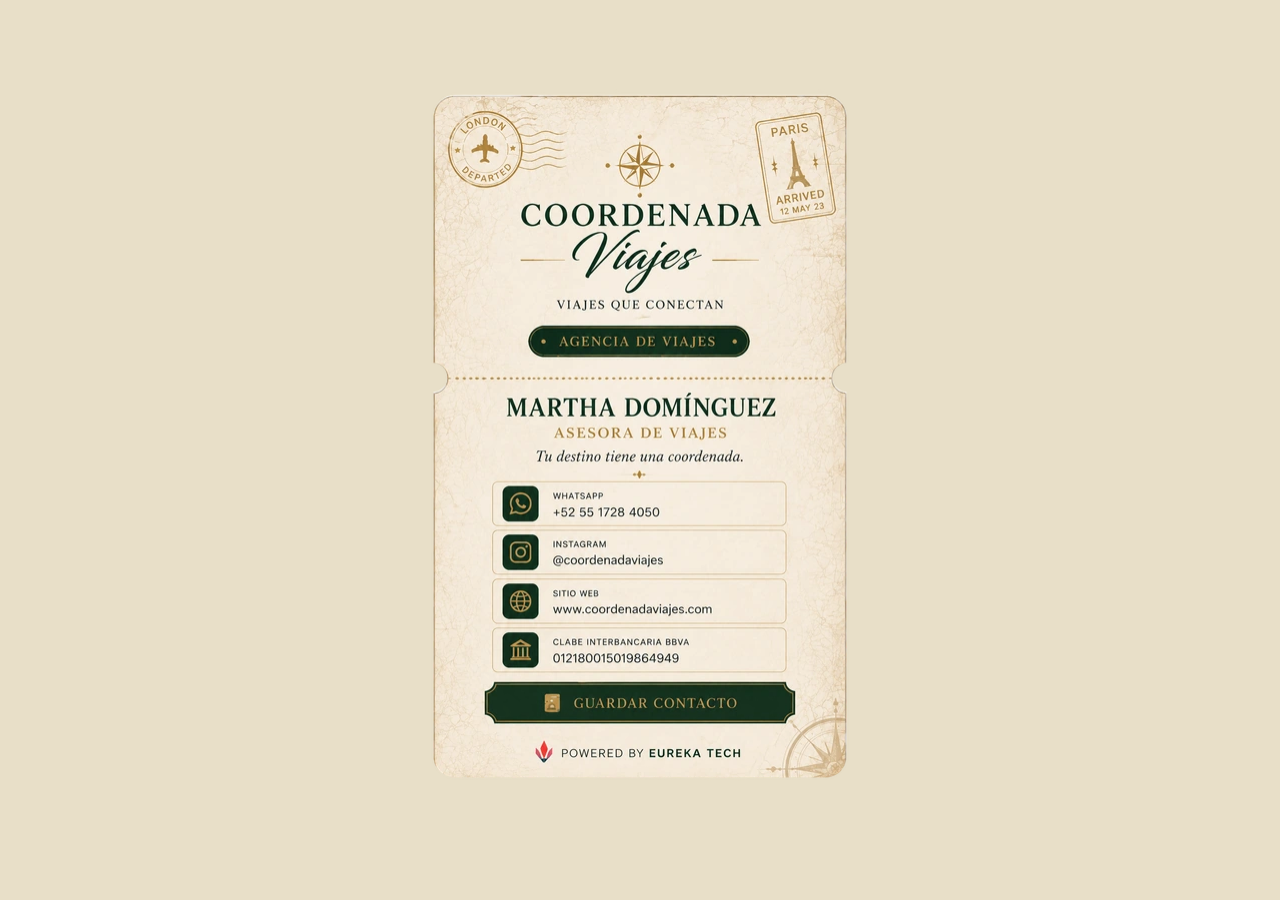
==== tarjeta-martha-cv.html @ 0163016c "Rebuild Coordenada card on the pixel-locked production artwork Replace the piecemeal-asset build (he" ====
<!DOCTYPE html>
<html lang="es">
<head>
  <meta charset="UTF-8">
  <meta name="viewport" content="width=device-width, initial-scale=1.0">
  <link rel="icon" type="image/x-icon" href="icons/favicon.ico">
  <link rel="icon" type="image/png" sizes="32x32" href="icons/coordenada-icon-32.png">
  <link rel="apple-touch-icon" sizes="180x180" href="icons/coordenada-icon-180.png">
  <meta name="theme-color" content="#F5EFDF">
  <title>Martha Domínguez — Coordenada Viajes</title>
  <meta name="description" content="Asesora de Viajes · Viajes personalizados a cualquier rincón del mundo">
  <meta property="og:type" content="profile">
  <meta property="og:title" content="Martha Domínguez — Coordenada Viajes">
  <meta property="og:description" content="Asesora de Viajes · Viajes personalizados a cualquier rincón del mundo">
  <meta property="og:image" content="https://eurekawebsites.github.io/tarjeta-martha/images/brand/og-share-1200x630.jpg">
  <meta property="og:image:width" content="1200">
  <meta property="og:image:height" content="630">
  <meta property="og:url" content="https://eurekawebsites.github.io/tarjeta-martha/tarjeta-martha-cv.html">
  <meta property="og:site_name" content="Coordenada Viajes">
  <meta name="twitter:card" content="summary_large_image">
  <meta name="twitter:title" content="Martha Domínguez — Coordenada Viajes">
  <meta name="twitter:description" content="Asesora de Viajes · Viajes personalizados a cualquier rincón del mundo">
  <meta name="twitter:image" content="https://eurekawebsites.github.io/tarjeta-martha/images/brand/og-share-1200x630.jpg">
  <link rel="stylesheet" href="css/brand-tokens.css">
  <style>
    *, *::before, *::after { box-sizing: border-box; margin: 0; padding: 0; }
    html { overflow-x: hidden; }
    a { color: inherit; text-decoration: none; }
    img { display: block; max-width: 100%; }

    .sr-only {
      position: absolute;
      width: 1px;
      height: 1px;
      padding: 0;
      margin: -1px;
      overflow: hidden;
      clip: rect(0, 0, 0, 0);
      white-space: nowrap;
      border: 0;
    }

    body {
      min-height: 100vh;
      min-height: 100dvh;
      font-family: Arial, Helvetica, sans-serif;
      -webkit-font-smoothing: antialiased;
      overflow-x: hidden;
      display: flex;
      flex-direction: column;
      align-items: center;
      justify-content: center;
      background: #E8DFC8;
      padding: 24px 12px;
    }

    /* ===== Card =====
       The entire visible card — background, border, notches, stamps,
       compass, all typography, contact rows, save plaque, and the
       Eureka footer — is one locked production image. Nothing here
       draws, positions, or types any visible element; the overlays
       below are purely invisible click targets. */

    .cv-card {
      position: relative;
      width: min(calc(100vw - 24px), 430px);
      aspect-ratio: 984 / 1599;
      margin-inline: auto;
    }

    .cv-card-art {
      position: absolute;
      inset: 0;
      width: 100%;
      height: 100%;
      object-fit: contain;
      display: block;
      pointer-events: none;
    }

    /* transparent interactive overlays only */
    .hotspot {
      position: absolute;
      display: block;
      background: transparent;
      border: 0;
      padding: 0;
      cursor: pointer;
    }

    /* only show an accessibility focus ring for keyboard users */
    .hotspot:focus-visible {
      outline: 2px solid #b98a34;
      outline-offset: 2px;
    }

    /* Brief copy confirmation. Sits below the card, never over the
       artwork, so it doesn't violate "no visible HTML text over image". */
    .copy-toast {
      margin-top: 10px;
      font-family: Arial, Helvetica, sans-serif;
      font-size: 0.78rem;
      font-weight: 600;
      letter-spacing: 0.04em;
      color: #2D5016;
      opacity: 0;
      transition: opacity 0.2s ease;
      pointer-events: none;
    }
    .copy-toast.show { opacity: 1; }
  </style>
</head>
<body>

  <div class="cv-card" aria-label="Tarjeta digital de Martha Domínguez — Coordenada Viajes">
    <img
      class="cv-card-art"
      src="images/coordenada-card/coordenada-card-approved-exact-430.webp"
      srcset="images/coordenada-card/coordenada-card-approved-exact-430.webp 430w, images/coordenada-card/coordenada-card-approved-exact.webp 984w"
      sizes="(max-width: 430px) 100vw, 430px"
      alt=""
      draggable="false"
    >

    <!-- transparent interactive overlays only; positions measured from the locked 984x1599 reference -->

    <a class="hotspot" href="https://wa.me/5215517284050" target="_blank" rel="noopener noreferrer"
       style="left:15.2439%; top:54.9093%; width:66.7683%; height:6.1914%;"
       aria-label="WhatsApp +52 55 1728 4050"></a>

    <a class="hotspot" href="https://www.instagram.com/coordenada.viajes/" target="_blank" rel="noopener noreferrer"
       style="left:15.2439%; top:61.7261%; width:66.7683%; height:6.1914%;"
       aria-label="Instagram @coordenadaviajes"></a>

    <a class="hotspot" href="https://coordenadaviajes.com" target="_blank" rel="noopener noreferrer"
       style="left:15.2439%; top:68.5428%; width:66.7683%; height:6.1914%;"
       aria-label="Sitio web coordenadaviajes.com"></a>

    <button type="button" class="hotspot" onclick="copyClabeCV(this)"
       style="left:15.2439%; top:75.3596%; width:66.7683%; height:6.1914%;"
       aria-label="Copiar CLABE interbancaria BBVA 012180015019864949">
      <span class="sr-only" id="clabe-cv">012180015019864949</span>
    </button>

    <button type="button" class="hotspot" onclick="saveContactCV()"
       style="left:13.7195%; top:82.9894%; width:70.3252%; height:5.6911%;"
       aria-label="Guardar contacto"></button>

    <a class="hotspot" href="https://www.eurekawebsites.tech/" target="_blank" rel="noopener noreferrer"
       style="left:24.5935%; top:90.7442%; width:50.8130%; height:4.2527%;"
       aria-label="Eureka Tech"></a>

  </div>

  <p class="copy-toast" id="copy-toast" role="status" aria-live="polite">¡CLABE copiada!</p>

  <script>
    function copyClabeCV(btn) {
      navigator.clipboard.writeText('012180015019864949').then(function() {
        showCopyToast();
      }).catch(function() {
        var range = document.createRange();
        range.selectNode(btn.querySelector('#clabe-cv'));
        window.getSelection().removeAllRanges();
        window.getSelection().addRange(range);
        showCopyToast();
      });
    }

    function showCopyToast() {
      var toast = document.getElementById('copy-toast');
      toast.classList.add('show');
      clearTimeout(showCopyToast._t);
      showCopyToast._t = setTimeout(function() {
        toast.classList.remove('show');
      }, 2000);
    }

    function saveContactCV() {
      var vcard = [
        'BEGIN:VCARD',
        'VERSION:3.0',
        'FN:Martha Domínguez',
        'N:Domínguez;Martha;;;',
        'ORG:Coordenada Viajes',
        'TITLE:Asesora de Viajes',
        'TEL;TYPE=CELL,VOICE:+5215517284050',
        'URL:https://coordenadaviajes.com',
        'X-SOCIALPROFILE;type=instagram:https://www.instagram.com/coordenada.viajes/',
        'NOTE:CLABE BBVA: 012180015019864949',
        'END:VCARD'
      ].join('\r\n');
      var blob = new Blob([vcard], { type: 'text/vcard' });
      var url = URL.createObjectURL(blob);
      var a = document.createElement('a');
      a.href = url;
      a.download = 'Martha-Dominguez-Coordenada.vcf';
      a.click();
      URL.revokeObjectURL(url);
    }
  </script>

</body>
</html>
---- css/brand-tokens.css ----
:root {
  /* Coordenada Viajes — canonical UI palette */
  --cv-green: #2D5016;
  --cv-dark-green: #1E3A0F;
  --cv-gold: #C9A84C;
  --cv-gold-hover: #B8963E;
  --cv-cream: #F5F0E8;
  --cv-light-bg: #FAF7F2;
  --cv-text: #2A2318;
  --cv-muted: #7A6E5A;
  --cv-border: #D6CFBF;

  /* Typography */
  --cv-serif: "EB Garamond", Georgia, "Times New Roman", serif;
  --cv-sans: Arial, Helvetica, sans-serif;

  /* Shared geometry */
  --cv-radius: 3px;
  --cv-section-space: 88px;
  --cv-card-gap: 28px;
  --cv-shadow-card: 0 10px 36px rgba(45, 80, 22, 0.11);
}

/*
IMPORTANT:
- Do not recreate the approved logo in CSS/SVG.
- Use the supplied PNG/WebP assets.
- The logo artwork contains its own darker greens / metallic-gold shading.
  Do NOT recolor it to force-match these flat UI tokens.
*/
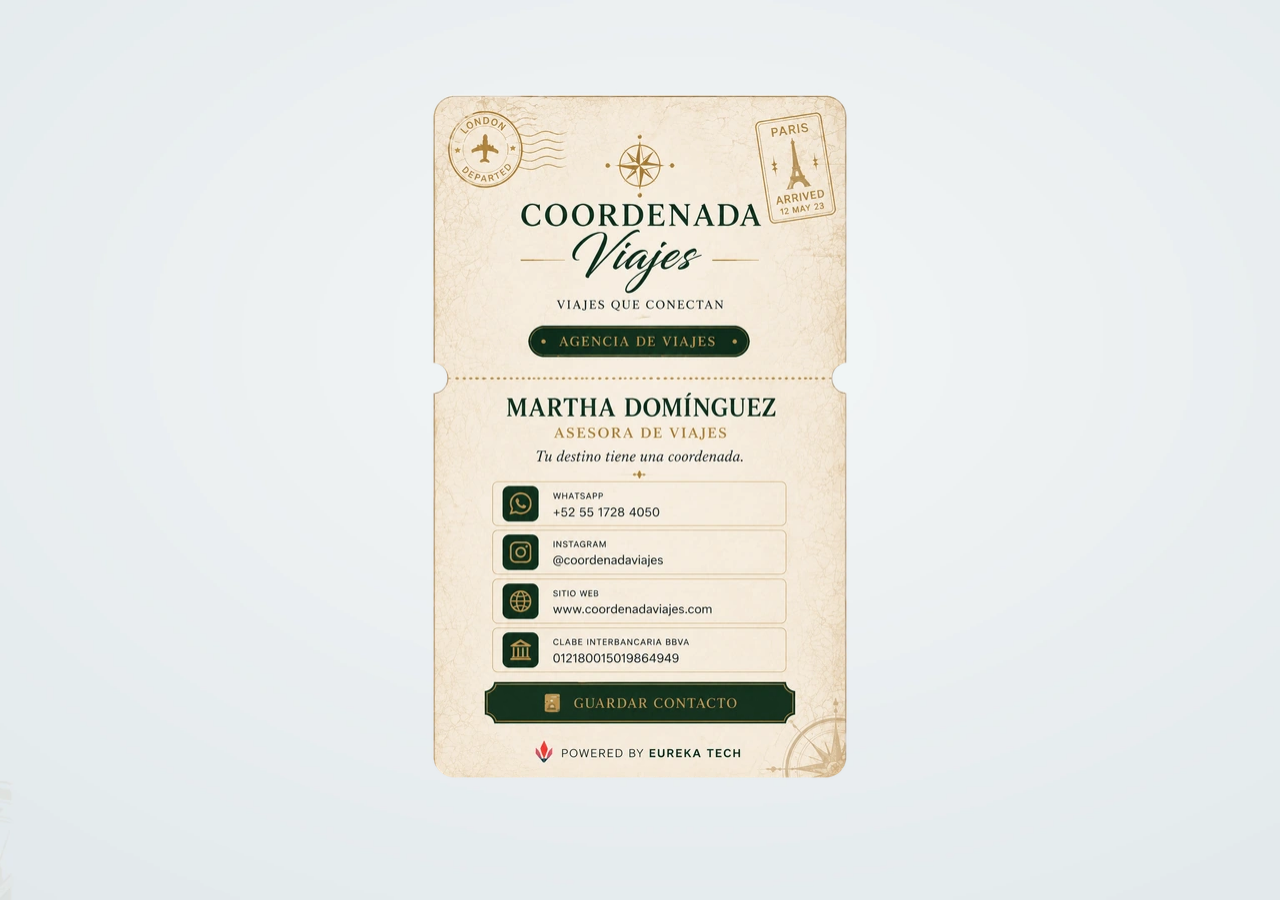
==== commit 4212d8cb: "Swap page background to the shared light travel-motif backdrop Card artwork, hotspot coordinates, fo" ====
--- a/tarjeta-martha-cv.html
+++ b/tarjeta-martha-cv.html
@@ -40,6 +40,10 @@
       border: 0;
     }
 
+    html, body {
+      min-height: 100%;
+    }
+
     body {
       min-height: 100vh;
       min-height: 100dvh;
@@ -50,8 +54,18 @@
       flex-direction: column;
       align-items: center;
       justify-content: center;
-      background: #E8DFC8;
+      background:
+        url("images/coordenada-card/page-background-light-desktop.webp")
+        center center / cover fixed no-repeat;
       padding: 24px 12px;
+    }
+
+    @media (max-width: 700px) {
+      body {
+        background-image:
+          url("images/coordenada-card/page-background-light-mobile.webp");
+        background-attachment: scroll;
+      }
     }
 
     /* ===== Card =====
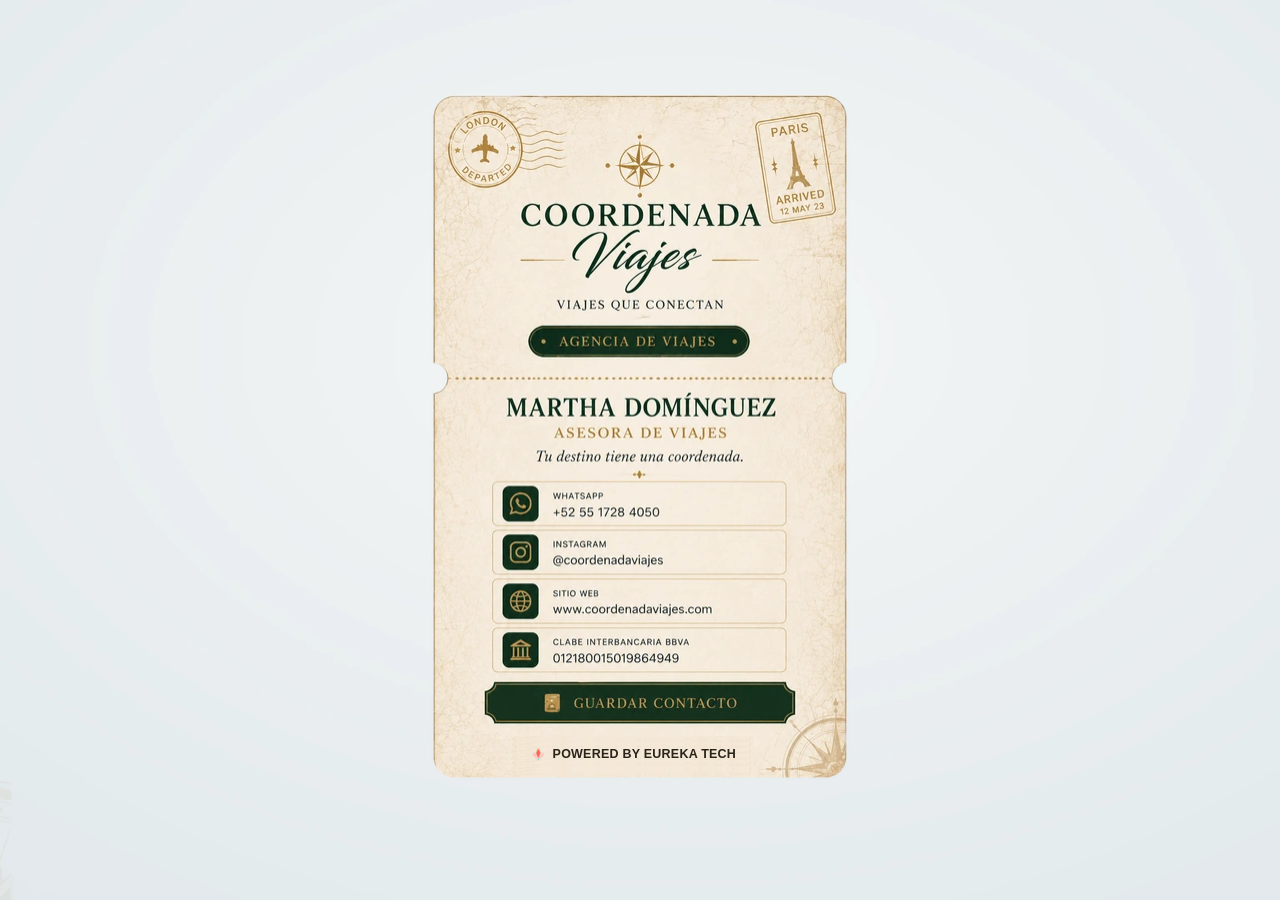
==== commit ed60392b: "Move Eureka attribution out of card artwork into live HTML Hard rule going forward: POWERED BY EUREK" ====
--- a/tarjeta-martha-cv.html
+++ b/tarjeta-martha-cv.html
@@ -69,11 +69,15 @@
     }
 
     /* ===== Card =====
-       The entire visible card — background, border, notches, stamps,
-       compass, all typography, contact rows, save plaque, and the
-       Eureka footer — is one locked production image. Nothing here
-       draws, positions, or types any visible element; the overlays
-       below are purely invisible click targets. */
+       The visible card — background, border, notches, stamps, compass,
+       all typography, contact rows, and save plaque — is one locked
+       production image. The Eureka attribution is intentionally NOT part
+       of that artwork: it's live HTML (the real Symbol B <img> plus real
+       text) absolutely positioned over the same footer zone the artwork
+       used to draw it in, so it can be updated independently of the
+       card art. Nothing here draws, positions, or types any other
+       visible element; the remaining overlays are invisible click
+       targets. */
 
     .cv-card {
       position: relative;
@@ -107,6 +111,36 @@
       outline: 2px solid #b98a34;
       outline-offset: 2px;
     }
+
+    /* ===== Eureka attribution =====
+       Live HTML, positioned over the exact pixel box erased from the
+       card artwork (x:200-755, y:1485-1560 of the 984x1599 reference
+       => left:20.33%, top:92.87%, width:56.40%, height:4.69%). Real
+       Symbol B <img> plus real text — not baked into the card artwork. */
+    .eureka-attribution {
+      position: absolute;
+      left: 20.33%;
+      top: 92.87%;
+      width: 56.40%;
+      height: 4.69%;
+      display: flex;
+      align-items: center;
+      justify-content: center;
+      gap: 7px;
+      font-family: Arial, Helvetica, sans-serif;
+      font-size: clamp(0.62rem, 2.6vw, 0.78rem);
+      font-weight: 600;
+      letter-spacing: 0.02em;
+      color: #2A2318;
+      white-space: nowrap;
+    }
+    .eureka-attribution:hover { color: #1E3A0F; }
+    .eureka-attribution img {
+      width: 1.15em;
+      height: 1.15em;
+      flex-shrink: 0;
+    }
+    .eureka-attribution strong { font-weight: 800; }
 
     /* Brief copy confirmation. Sits below the card, never over the
        artwork, so it doesn't violate "no visible HTML text over image". */
@@ -160,9 +194,10 @@
        style="left:13.7195%; top:82.9894%; width:70.3252%; height:5.6911%;"
        aria-label="Guardar contacto"></button>
 
-    <a class="hotspot" href="https://www.eurekawebsites.tech/" target="_blank" rel="noopener noreferrer"
-       style="left:24.5935%; top:90.7442%; width:50.8130%; height:4.2527%;"
-       aria-label="Eureka Tech"></a>
+    <a class="eureka-attribution" href="https://www.eurekawebsites.tech/" target="_blank" rel="noopener noreferrer">
+      <img src="images/eureka/eureka-b-64.png" alt="">
+      <span>POWERED BY&nbsp;<strong>EUREKA TECH</strong></span>
+    </a>
 
   </div>
 
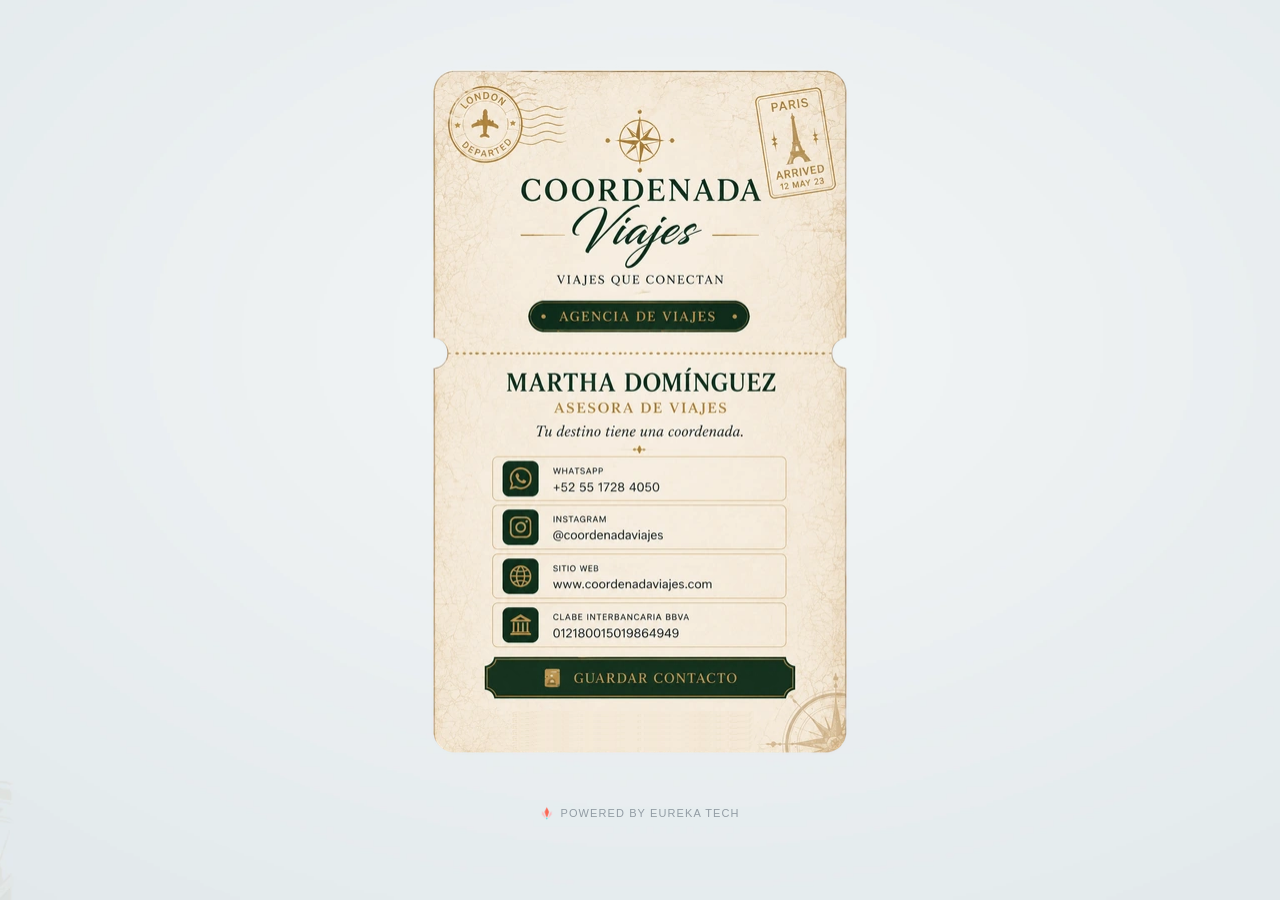
==== commit cf3aef15: "Move Eureka attribution outside card as page-level footer Matches the canonical pattern used on mari" ====
--- a/tarjeta-martha-cv.html
+++ b/tarjeta-martha-cv.html
@@ -72,12 +72,12 @@
        The visible card — background, border, notches, stamps, compass,
        all typography, contact rows, and save plaque — is one locked
        production image. The Eureka attribution is intentionally NOT part
-       of that artwork: it's live HTML (the real Symbol B <img> plus real
-       text) absolutely positioned over the same footer zone the artwork
-       used to draw it in, so it can be updated independently of the
-       card art. Nothing here draws, positions, or types any other
-       visible element; the remaining overlays are invisible click
-       targets. */
+       of that artwork and is NOT positioned over it: it's a page-level
+       developer signature (matching the footer used on mario-franco and
+       teodoro-gonzalez) that sits outside the card wrapper, centered
+       below it. Nothing here draws, positions, or types any visible
+       element inside the card; the remaining overlays are invisible
+       click targets. */
 
     .cv-card {
       position: relative;
@@ -111,36 +111,6 @@
       outline: 2px solid #b98a34;
       outline-offset: 2px;
     }
-
-    /* ===== Eureka attribution =====
-       Live HTML, positioned over the exact pixel box erased from the
-       card artwork (x:200-755, y:1485-1560 of the 984x1599 reference
-       => left:20.33%, top:92.87%, width:56.40%, height:4.69%). Real
-       Symbol B <img> plus real text — not baked into the card artwork. */
-    .eureka-attribution {
-      position: absolute;
-      left: 20.33%;
-      top: 92.87%;
-      width: 56.40%;
-      height: 4.69%;
-      display: flex;
-      align-items: center;
-      justify-content: center;
-      gap: 7px;
-      font-family: Arial, Helvetica, sans-serif;
-      font-size: clamp(0.62rem, 2.6vw, 0.78rem);
-      font-weight: 600;
-      letter-spacing: 0.02em;
-      color: #2A2318;
-      white-space: nowrap;
-    }
-    .eureka-attribution:hover { color: #1E3A0F; }
-    .eureka-attribution img {
-      width: 1.15em;
-      height: 1.15em;
-      flex-shrink: 0;
-    }
-    .eureka-attribution strong { font-weight: 800; }
 
     /* Brief copy confirmation. Sits below the card, never over the
        artwork, so it doesn't violate "no visible HTML text over image". */
@@ -194,14 +164,16 @@
        style="left:13.7195%; top:82.9894%; width:70.3252%; height:5.6911%;"
        aria-label="Guardar contacto"></button>
 
-    <a class="eureka-attribution" href="https://www.eurekawebsites.tech/" target="_blank" rel="noopener noreferrer">
-      <img src="images/eureka/eureka-b-64.png" alt="">
-      <span>POWERED BY&nbsp;<strong>EUREKA TECH</strong></span>
-    </a>
-
   </div>
 
   <p class="copy-toast" id="copy-toast" role="status" aria-live="polite">¡CLABE copiada!</p>
+
+  <footer style="text-align:center;padding:20px 0 12px">
+    <a href="https://www.eurekawebsites.tech/" target="_blank" rel="noopener noreferrer"
+       style="display:inline-flex;align-items:center;font-size:11px;font-weight:500;letter-spacing:0.1em;text-transform:uppercase;color:rgba(44,58,74,0.45);text-decoration:none;transition:color 0.2s;"
+       onmouseover="this.style.color='rgba(44,58,74,0.75)'"
+       onmouseout="this.style.color='rgba(44,58,74,0.45)'"><img src="images/eureka/eureka-b-64.png" alt="" style="width:14px;height:14px;display:inline-block;vertical-align:-3px;margin-right:6px;">POWERED BY EUREKA TECH</a>
+  </footer>
 
   <script>
     function copyClabeCV(btn) {
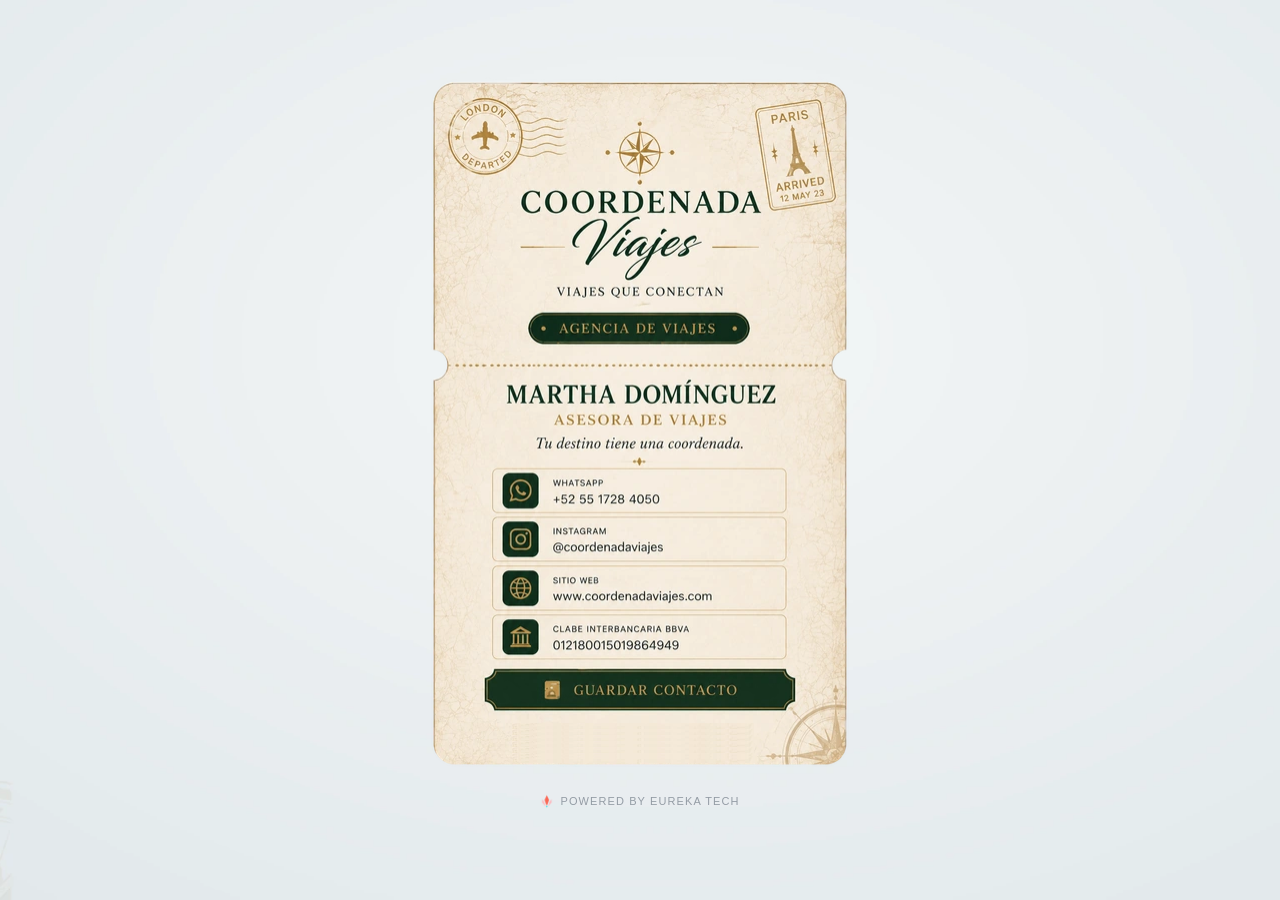
==== commit 1939ef4b: "Fix attribution vertical spacing: remove phantom toast spacer .copy-toast was still in normal flow (" ====
--- a/tarjeta-martha-cv.html
+++ b/tarjeta-martha-cv.html
@@ -113,9 +113,15 @@
     }
 
     /* Brief copy confirmation. Sits below the card, never over the
-       artwork, so it doesn't violate "no visible HTML text over image". */
+       artwork, so it doesn't violate "no visible HTML text over image".
+       position: absolute so it never occupies layout space (it would
+       otherwise push the footer down even while invisible/opacity:0). */
     .copy-toast {
-      margin-top: 10px;
+      position: absolute;
+      left: 0;
+      right: 0;
+      top: calc(100% + 10px);
+      text-align: center;
       font-family: Arial, Helvetica, sans-serif;
       font-size: 0.78rem;
       font-weight: 600;
@@ -164,9 +170,9 @@
        style="left:13.7195%; top:82.9894%; width:70.3252%; height:5.6911%;"
        aria-label="Guardar contacto"></button>
 
+    <p class="copy-toast" id="copy-toast" role="status" aria-live="polite">¡CLABE copiada!</p>
+
   </div>
-
-  <p class="copy-toast" id="copy-toast" role="status" aria-live="polite">¡CLABE copiada!</p>
 
   <footer style="text-align:center;padding:20px 0 12px">
     <a href="https://www.eurekawebsites.tech/" target="_blank" rel="noopener noreferrer"
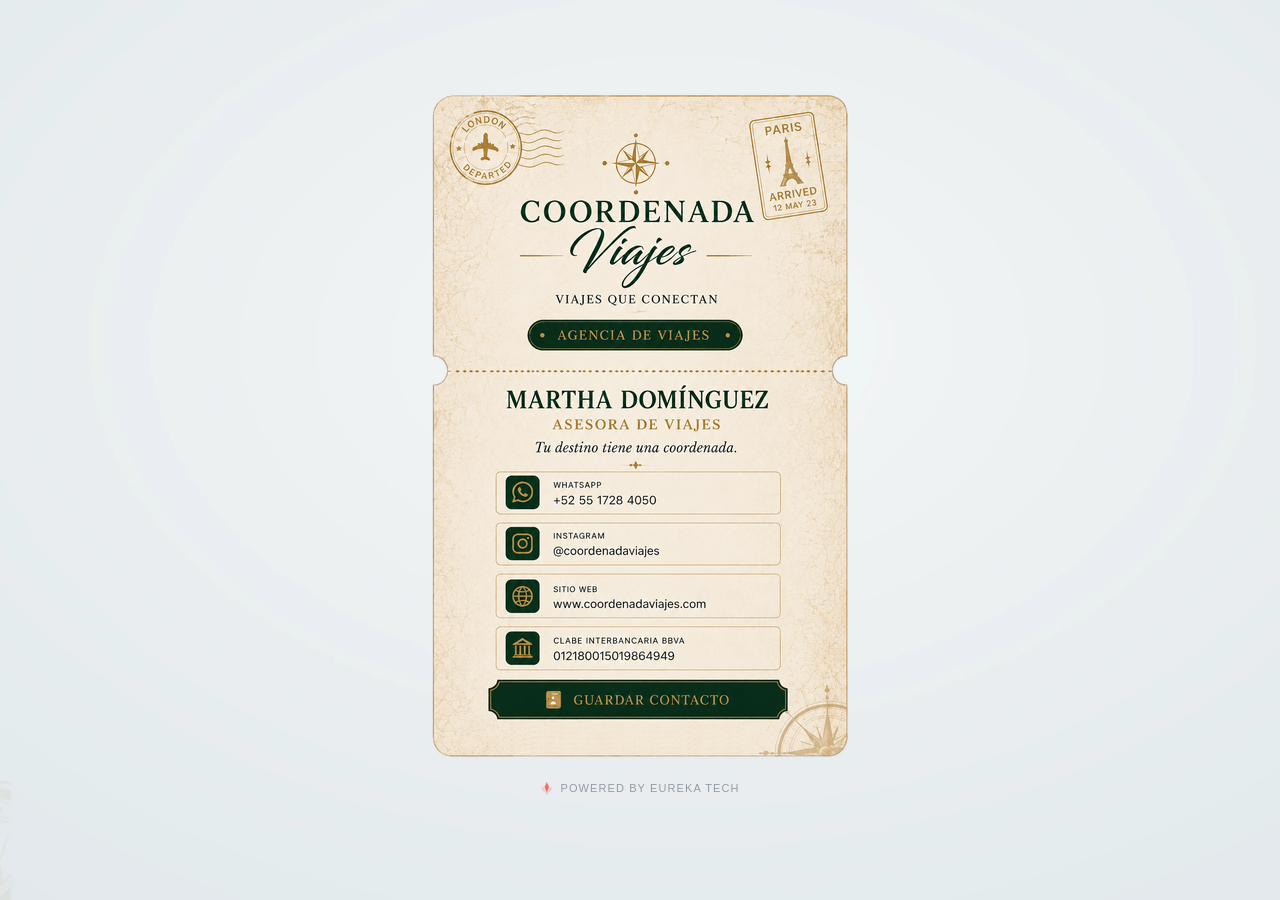
==== commit 971c791a: "Fix bottom spacing on Coordenada Viajes card (locked artwork rebuild) - Replace card artwork with co" ====
--- a/tarjeta-martha-cv.html
+++ b/tarjeta-martha-cv.html
@@ -3,9 +3,10 @@
 <head>
   <meta charset="UTF-8">
   <meta name="viewport" content="width=device-width, initial-scale=1.0">
-  <link rel="icon" type="image/x-icon" href="icons/favicon.ico">
-  <link rel="icon" type="image/png" sizes="32x32" href="icons/coordenada-icon-32.png">
-  <link rel="apple-touch-icon" sizes="180x180" href="icons/coordenada-icon-180.png">
+  <link rel="icon" type="image/x-icon" href="icons-v3/favicon.ico">
+  <link rel="icon" type="image/png" sizes="32x32" href="icons-v3/coordenada-favicon-clean-32.png">
+  <link rel="icon" type="image/png" sizes="192x192" href="icons-v3/coordenada-favicon-clean-192.png">
+  <link rel="apple-touch-icon" sizes="180x180" href="icons-v3/coordenada-favicon-clean-180.png">
   <meta name="theme-color" content="#F5EFDF">
   <title>Martha Domínguez — Coordenada Viajes</title>
   <meta name="description" content="Asesora de Viajes · Viajes personalizados a cualquier rincón del mundo">
@@ -82,7 +83,7 @@
     .cv-card {
       position: relative;
       width: min(calc(100vw - 24px), 430px);
-      aspect-ratio: 984 / 1599;
+      aspect-ratio: 1003 / 1568;
       margin-inline: auto;
     }
 
@@ -140,34 +141,34 @@
     <img
       class="cv-card-art"
       src="images/coordenada-card/coordenada-card-approved-exact-430.webp"
-      srcset="images/coordenada-card/coordenada-card-approved-exact-430.webp 430w, images/coordenada-card/coordenada-card-approved-exact.webp 984w"
+      srcset="images/coordenada-card/coordenada-card-approved-exact-430.webp 430w, images/coordenada-card/coordenada-card-approved-exact.webp 1003w"
       sizes="(max-width: 430px) 100vw, 430px"
       alt=""
       draggable="false"
     >
 
-    <!-- transparent interactive overlays only; positions measured from the locked 984x1599 reference -->
+    <!-- transparent interactive overlays only; positions measured from the locked 1003x1568 reference (2026-08-26 rebuild) -->
 
     <a class="hotspot" href="https://wa.me/5215517284050" target="_blank" rel="noopener noreferrer"
-       style="left:15.2439%; top:54.9093%; width:66.7683%; height:6.1914%;"
+       style="left:16.4506%; top:56.9515%; width:66.2014%; height:6.2500%;"
        aria-label="WhatsApp +52 55 1728 4050"></a>
 
     <a class="hotspot" href="https://www.instagram.com/coordenada.viajes/" target="_blank" rel="noopener noreferrer"
-       style="left:15.2439%; top:61.7261%; width:66.7683%; height:6.1914%;"
+       style="left:16.4506%; top:64.5408%; width:66.2014%; height:6.2500%;"
        aria-label="Instagram @coordenadaviajes"></a>
 
     <a class="hotspot" href="https://coordenadaviajes.com" target="_blank" rel="noopener noreferrer"
-       style="left:15.2439%; top:68.5428%; width:66.7683%; height:6.1914%;"
+       style="left:16.4506%; top:72.1301%; width:66.1017%; height:6.5051%;"
        aria-label="Sitio web coordenadaviajes.com"></a>
 
     <button type="button" class="hotspot" onclick="copyClabeCV(this)"
-       style="left:15.2439%; top:75.3596%; width:66.7683%; height:6.1914%;"
+       style="left:16.4506%; top:79.9745%; width:66.2014%; height:6.4413%;"
        aria-label="Copiar CLABE interbancaria BBVA 012180015019864949">
       <span class="sr-only" id="clabe-cv">012180015019864949</span>
     </button>
 
     <button type="button" class="hotspot" onclick="saveContactCV()"
-       style="left:13.7195%; top:82.9894%; width:70.3252%; height:5.6911%;"
+       style="left:14.7557%; top:87.9464%; width:69.4915%; height:5.7398%;"
        aria-label="Guardar contacto"></button>
 
     <p class="copy-toast" id="copy-toast" role="status" aria-live="polite">¡CLABE copiada!</p>
